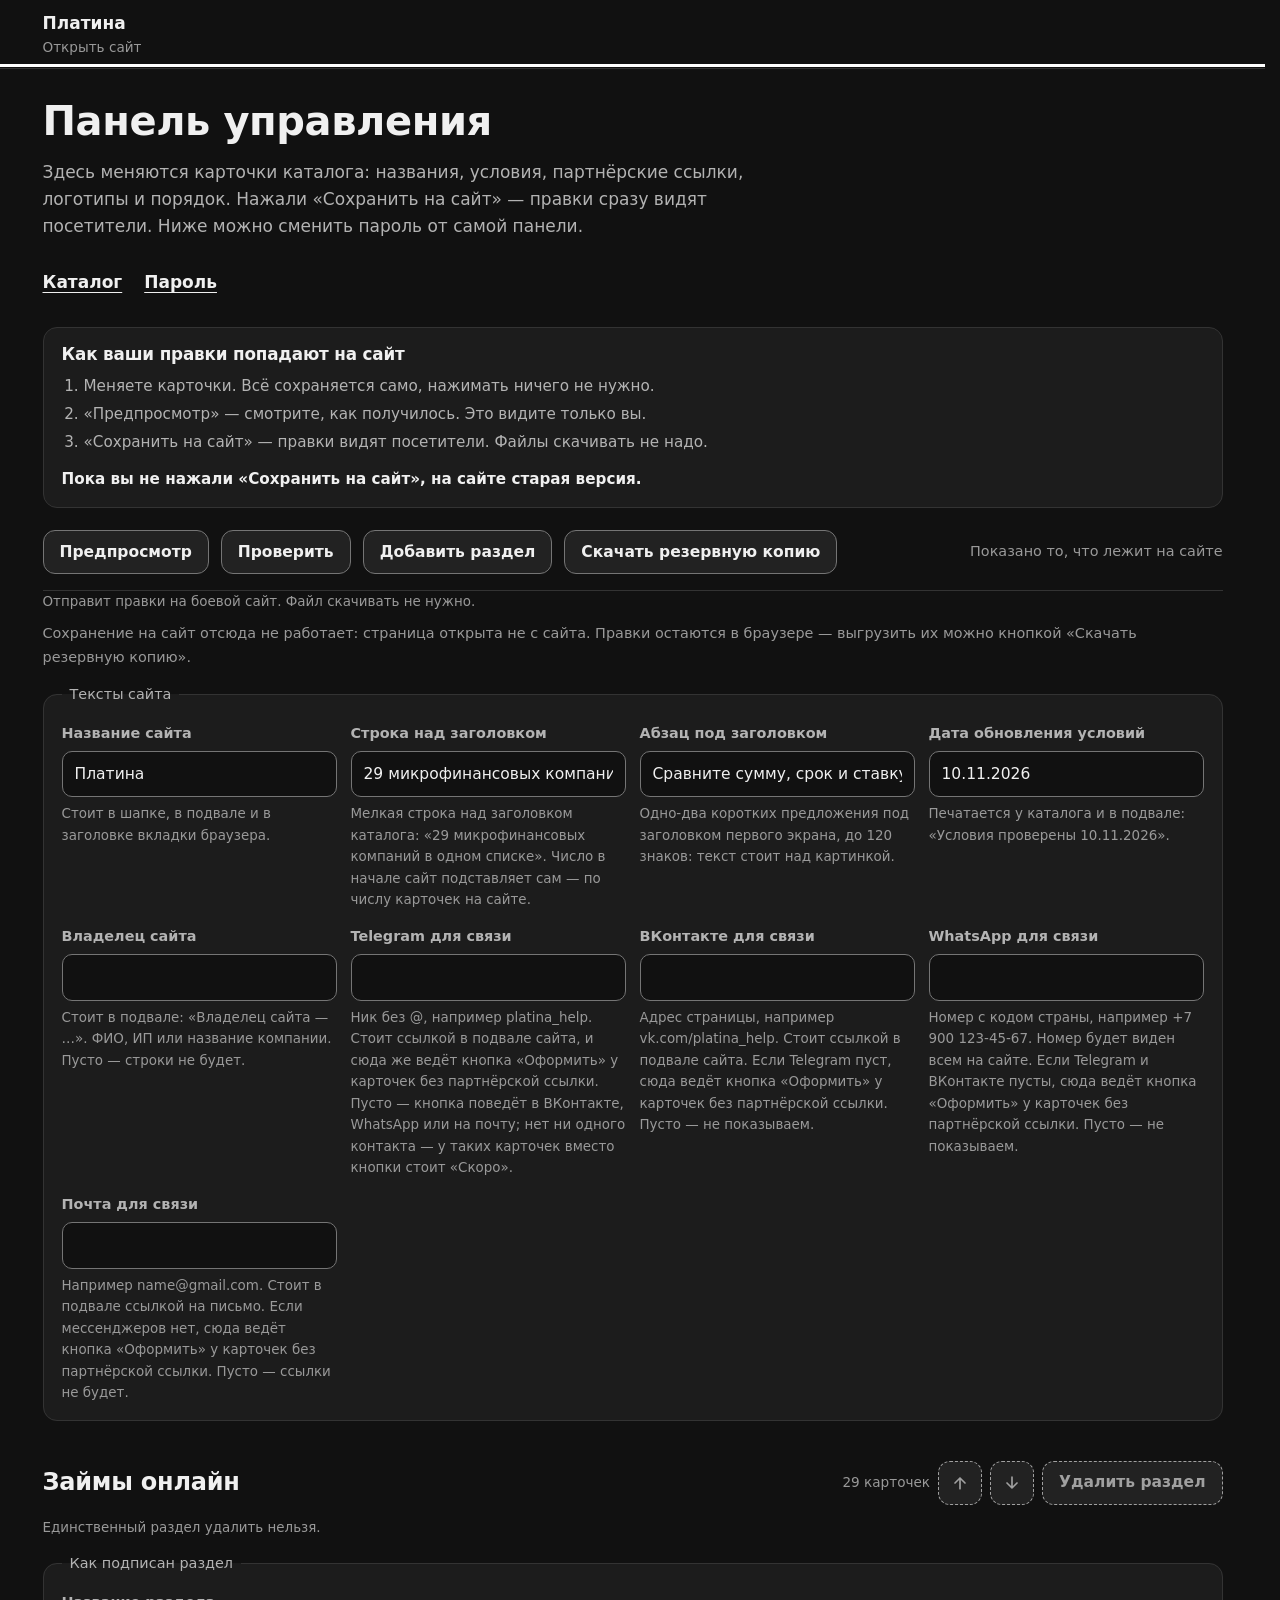
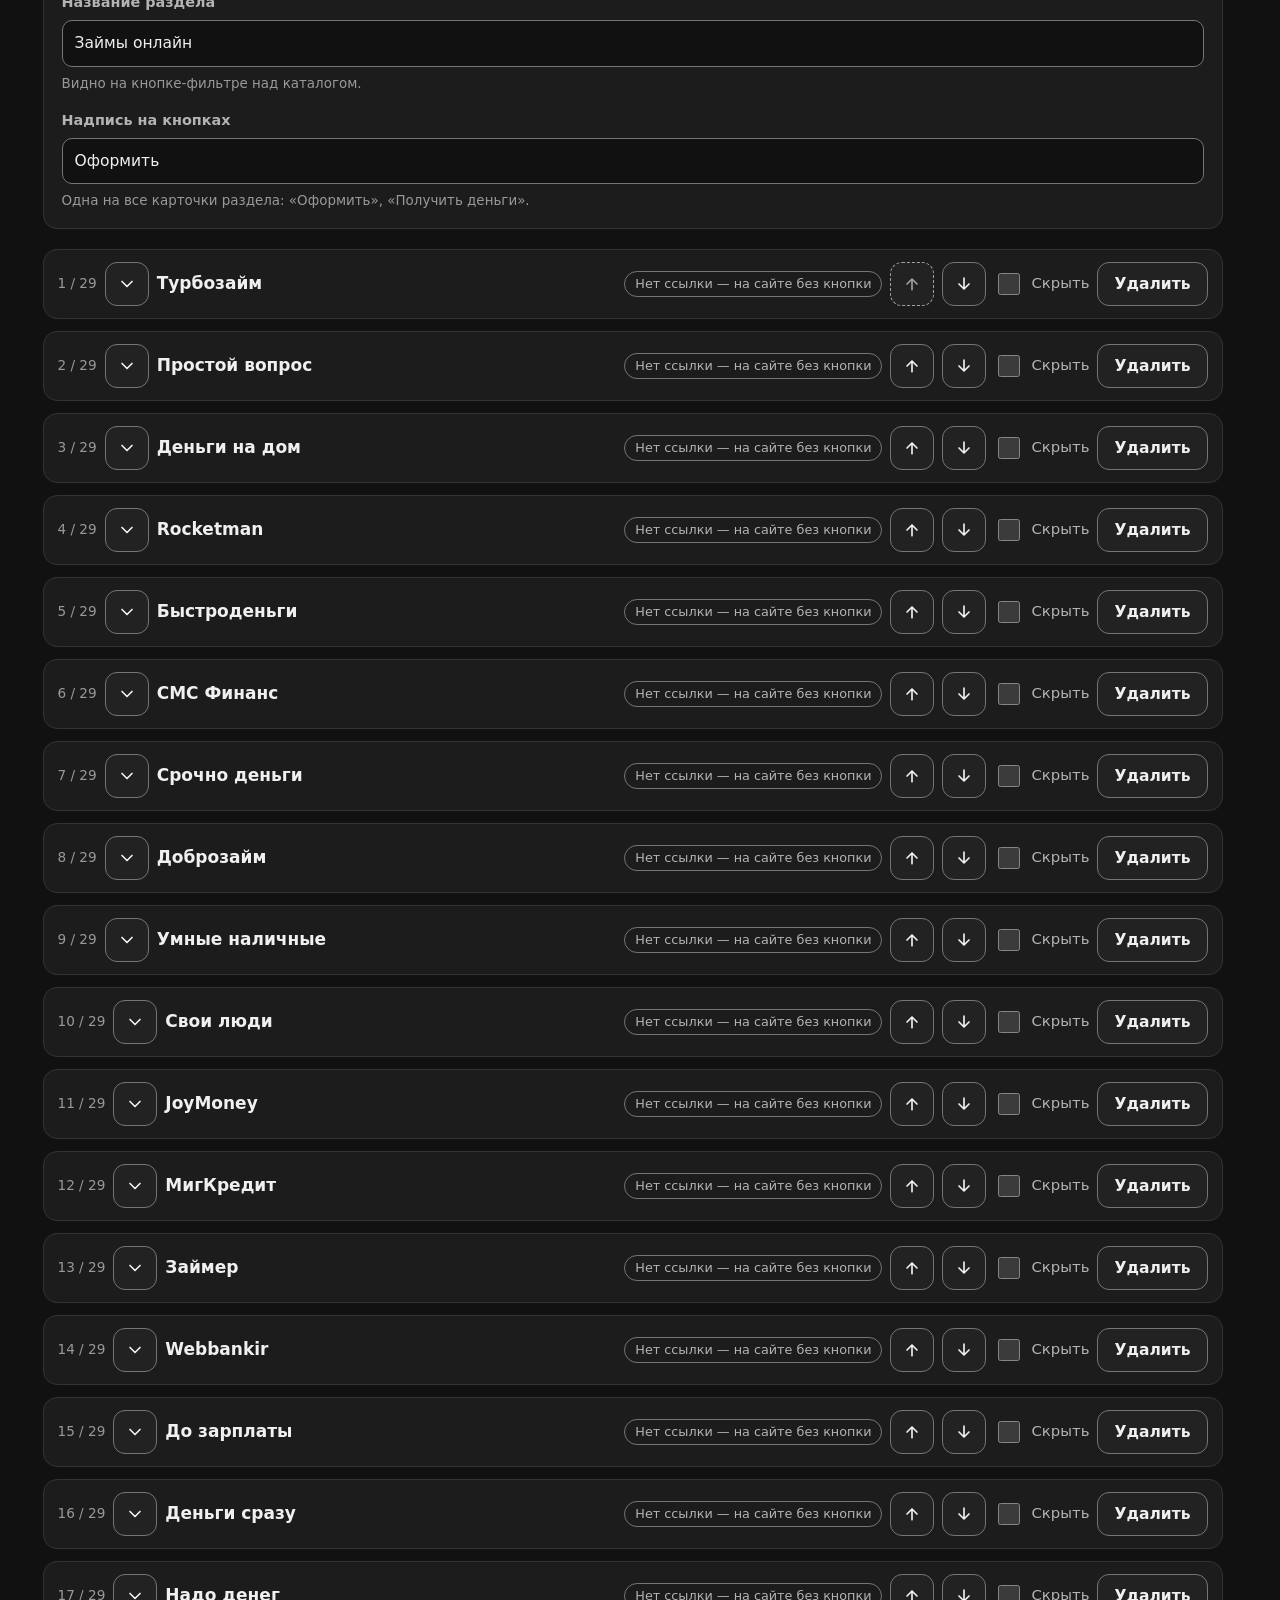
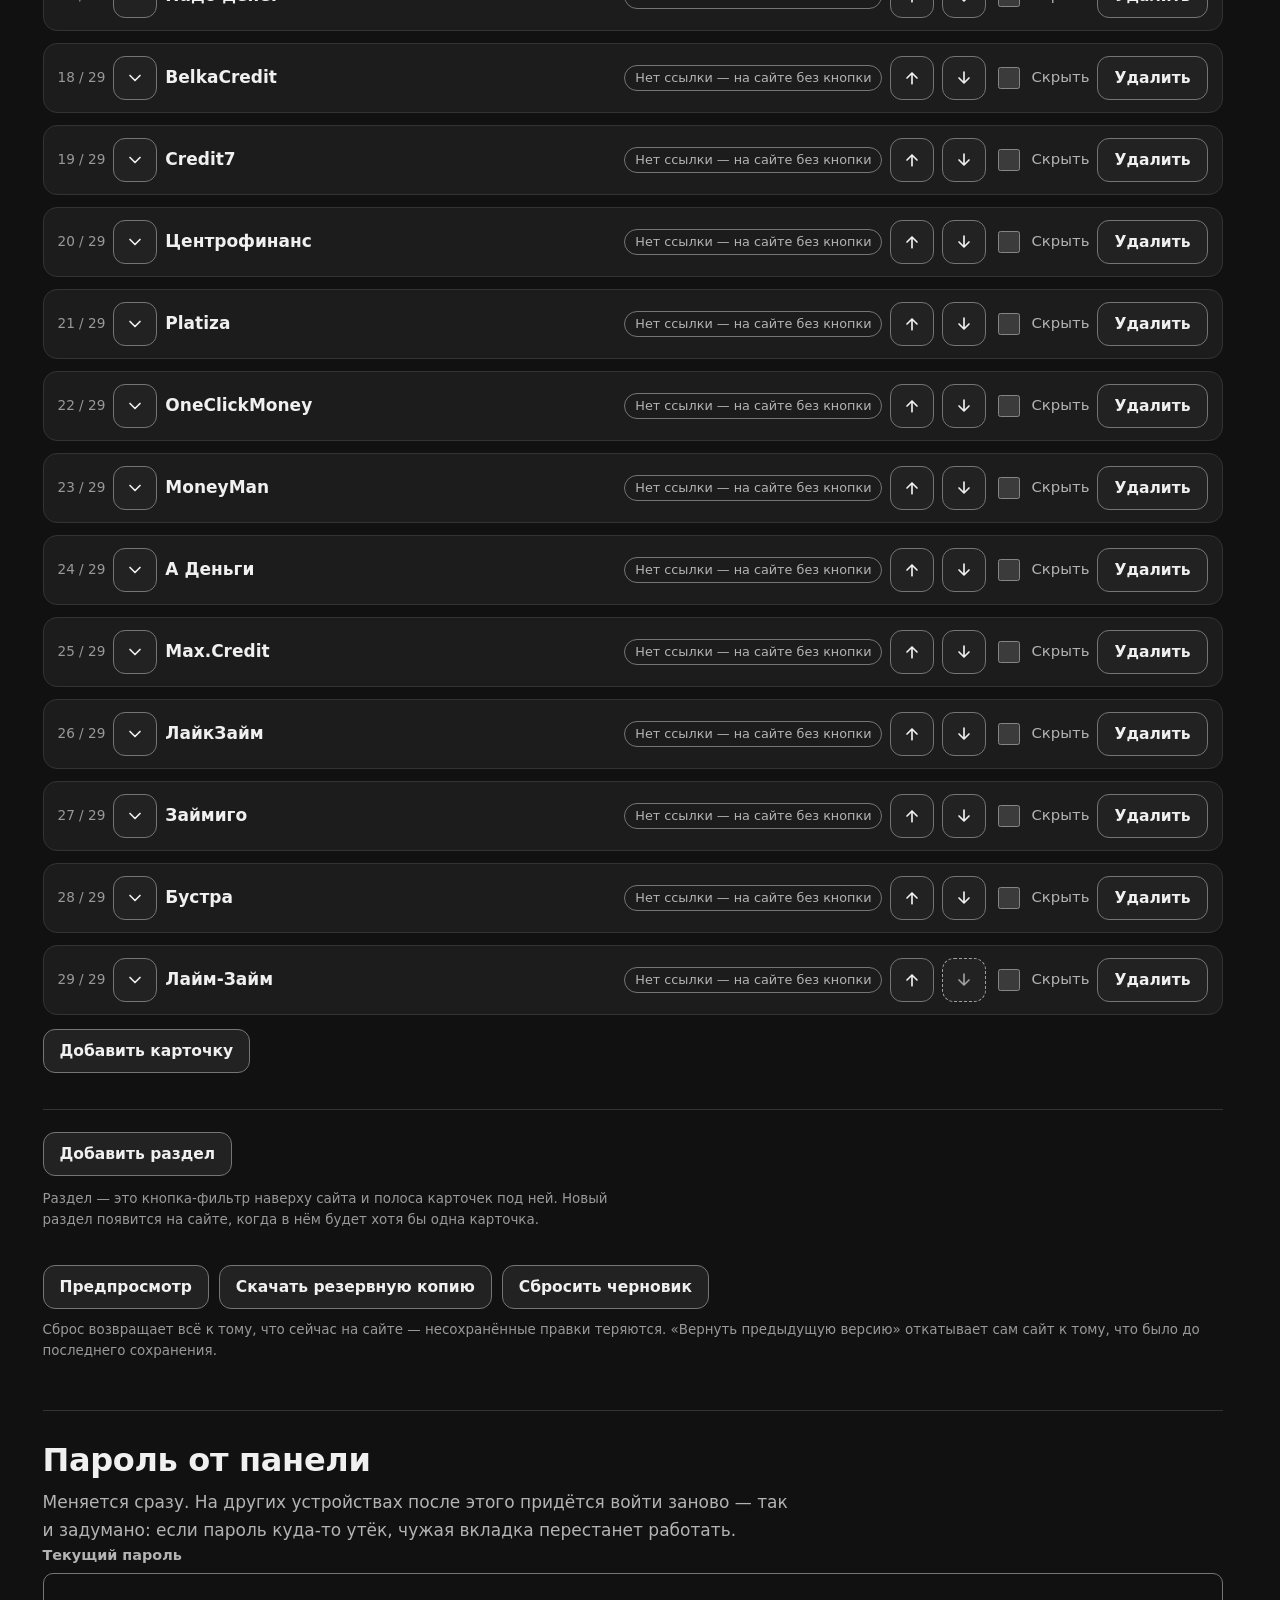
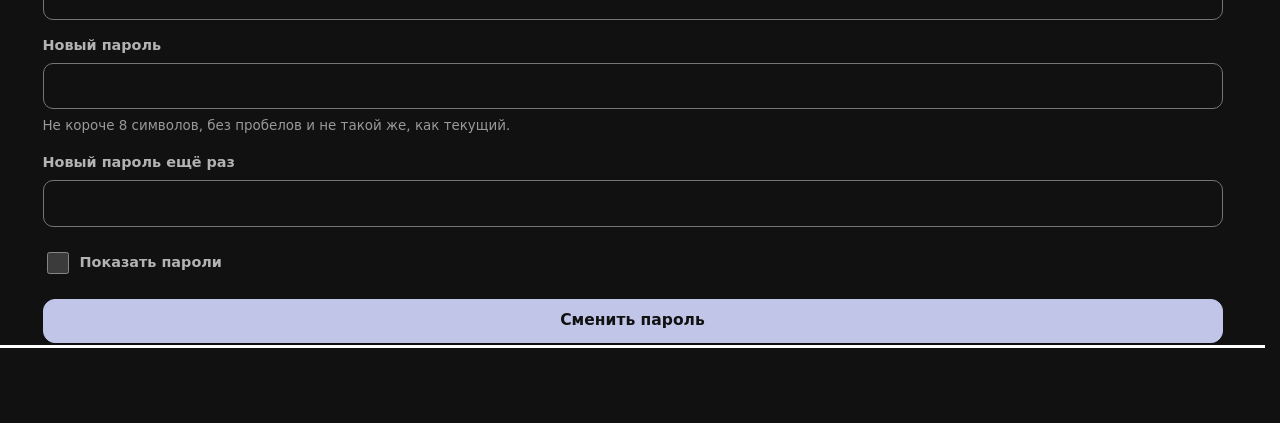
==== panel.html @ 29aab4a1 "preview 2026-11-12" ====
<!DOCTYPE html>
<html lang="ru">
<head>
<meta charset="utf-8">
<meta name="viewport" content="width=device-width, initial-scale=1">
<title>Вход — Панель управления — Платина</title>
<meta name="robots" content="noindex, nofollow">
<meta name="theme-color" content="#111111">
<link rel="icon" href="favicon.svg" type="image/svg+xml">
<link rel="stylesheet" href="panel.css?v=20261112">
</head>
<body>

<!-- Живые области: существуют с загрузки страницы, всегда пустые и никогда
     не перерисовываются. Роли не меняем — платформа кэширует их при разборе. -->
<p class="vh" role="status" id="a-status"></p>
<p class="vh" role="alert" id="a-alert"></p>

<!-- Экран входа. Пароль спрашивается при каждом открытии страницы: gate.js
     сразу гасит старую сессию и до успешного входа держит редактор скрытым.
     Гейт и редактор — два main: наружу всегда выставлен ровно один. -->
<main class="gate" id="gate" aria-labelledby="gate-title">
  <form class="gate__box" id="gate-form" novalidate>
    <h1 id="gate-title">Вход в панель «Платина»</h1>
    <p class="gate__intro" id="gate-intro">Здесь правится каталог: названия, условия, ссылки и порядок
       карточек. Пароль спрашивается при каждом входе.</p>
    <!-- Менеджеру паролей нужно поле логина рядом с паролем, иначе он не
         сохранит запись. Людям и скринридеру оно ни к чему. -->
    <input type="text" name="username" value="platina" autocomplete="username" readonly
           class="vh" tabindex="-1" aria-hidden="true">
    <label for="gate-pass">Пароль сайта</label>
    <div class="gate__row">
      <input type="password" id="gate-pass" name="sitekey" class="js-ring"
             autocomplete="current-password" autocapitalize="off" autocorrect="off"
             spellcheck="false" enterkeyhint="go"
             aria-describedby="gate-pass-err gate-pass-hint">
      <button class="abtn" type="button" id="gate-eye" aria-pressed="false">Показать пароль</button>
    </div>
    <p class="hint" id="gate-pass-hint">Общий пароль этого сайта, не ваш личный. Его даёт разработчик; сменить можно в самой панели.</p>
    <p class="field__error" id="gate-pass-err"></p>
    <button class="abtn abtn--main gate__submit" type="submit" id="gate-ok">Войти</button>
  </form>
</main>

<a class="skip-link" href="#main" hidden>Перейти к содержимому</a>

<header class="admin-header" hidden>
  <div class="wrap admin-header__inner">
    <a href="index.html">Платина<span>Открыть сайт</span></a>
  </div>
</header>

<main id="main" tabindex="-1" hidden>
  <div class="wrap">

    <div class="admin-head">
      <h1>Панель управления</h1>
      <p>Здесь меняются карточки каталога: названия, условия, партнёрские ссылки,
         логотипы и порядок. Нажали «Сохранить на сайт» — правки сразу видят посетители.
         Ниже можно сменить пароль от самой панели.</p>
    </div>

    <nav class="panel-nav" aria-label="Разделы панели">
      <a href="#catalog">Каталог</a>
      <a href="#pass">Пароль</a>
    </nav>

    <section class="panel-sec panel-sec--first" id="catalog" aria-labelledby="catalog-h" tabindex="-1">
      <h2 id="catalog-h" class="vh">Каталог</h2>

      <div class="howto">
        <h3 class="howto__title">Как ваши правки попадают на сайт</h3>
        <ol class="howto__steps">
          <li>Меняете карточки. Всё сохраняется само, нажимать ничего не нужно.</li>
          <li>«Предпросмотр» — смотрите, как получилось. Это видите только вы.</li>
          <li>«Сохранить на сайт» — правки видят посетители. Файлы скачивать не надо.</li>
        </ol>
        <p class="howto__note"><strong>Пока вы не нажали «Сохранить на сайт», на сайте старая версия.</strong></p>
      </div>

      <div class="admin-top">
        <button class="abtn abtn--main" type="button" id="publish" aria-describedby="publish-hint">Сохранить на сайт</button>
        <button class="abtn" type="button" id="preview">Предпросмотр</button>
        <button class="abtn" type="button" id="check">Проверить</button>
        <button class="abtn" type="button" id="add-group-top" aria-describedby="add-group-hint">Добавить раздел</button>
        <button class="abtn" type="button" id="download">Скачать резервную копию</button>
        <button class="abtn" type="button" id="zip" hidden>Скачать сайт целиком</button>
        <button class="abtn" type="button" id="logout" hidden>Выйти</button>
        <p class="admin-state" id="state">Черновик пуст</p>
      </div>
      <p class="hint" id="publish-hint">Отправит правки на боевой сайт. Файл скачивать не нужно.</p>

      <!-- Что сейчас на сайте. Живой областью намеренно НЕ делается: строка
           обновляется при каждой правке и заговорила бы сама с собой. -->
      <p class="admin-state" id="publish-state">Проверяю, работает ли сохранение на сайт…</p>

      <div class="summary-box" id="error-summary" tabindex="-1" hidden>
        <h3 id="error-summary-title">Проверка не пройдена</h3>
        <ul id="error-summary-list"></ul>
      </div>

      <a class="skip-inline" href="#add-group-btn">К кнопке «Добавить раздел»</a>
      <a class="skip-inline" href="#editor-actions">Пропустить список карточек</a>

      <form id="form" novalidate>
        <fieldset class="agroup__meta">
          <legend>Тексты сайта</legend>
          <div class="fields" id="site-fields"></div>
        </fieldset>

        <div id="groups"></div>
      </form>

      <div class="editor-actions" id="editor-actions" tabindex="-1">
        <button class="abtn abtn--main" type="button" id="publish-2" aria-describedby="publish-hint">Сохранить на сайт</button>
        <button class="abtn" type="button" id="preview-2">Предпросмотр</button>
        <button class="abtn" type="button" id="download-2">Скачать резервную копию</button>
        <button class="abtn abtn--danger" type="button" id="rollback" hidden>Вернуть предыдущую версию</button>
        <button class="abtn abtn--danger" type="button" id="reset">Сбросить черновик</button>
      </div>

      <p class="hint editor-note">
        Сброс возвращает всё к тому, что сейчас на сайте — несохранённые правки теряются.
        «Вернуть предыдущую версию» откатывает сам сайт к тому, что было до последнего сохранения.
      </p>
    </section>

    <!-- ═══════════════ ПАРОЛЬ ═══════════════ -->
    <section class="panel-sec" id="pass" aria-labelledby="pass-h" tabindex="-1">
      <h2 id="pass-h">Пароль от панели</h2>
      <p class="sec-sub">Меняется сразу. На других устройствах после этого придётся войти заново — так и задумано:
         если пароль куда-то утёк, чужая вкладка перестанет работать.</p>
      <p class="hint note" id="pass-note" hidden></p>

      <div id="pass-body">
        <div class="summary-box" id="pass-errs" tabindex="-1" hidden>
          <h3 id="pass-errs-h">Проверьте форму</h3>
          <ul id="pass-err-list"></ul>
        </div>

        <form id="pass-form" class="fields" novalidate>
          <!-- Менеджеру паролей нужно поле логина рядом с паролями, иначе он
               сохранит запись без учётки и в следующий раз подставит старый
               пароль. Именно type="text" в классе vh: поле со type="hidden"
               браузеры за логин не считают. -->
          <input type="text" id="p-user" name="username" value="platina" autocomplete="username" readonly
                 class="vh" tabindex="-1" aria-hidden="true">

          <div class="field wide">
            <label for="p-old">Текущий пароль</label>
            <input id="p-old" type="password" name="current-password" required
                   autocomplete="current-password" autocapitalize="none" autocorrect="off"
                   spellcheck="false" aria-describedby="p-old-err">
            <p class="field__error" id="p-old-err"></p>
          </div>

          <div class="field wide">
            <label for="p-new">Новый пароль</label>
            <input id="p-new" type="password" name="new-password" required minlength="8"
                   autocomplete="new-password" autocapitalize="none" autocorrect="off"
                   spellcheck="false" aria-describedby="p-new-err p-new-hint">
            <p class="field__error" id="p-new-err"></p>
            <p class="hint" id="p-new-hint">Не короче 8 символов, без пробелов и не такой же, как текущий.</p>
          </div>

          <div class="field wide">
            <label for="p-new2">Новый пароль ещё раз</label>
            <input id="p-new2" type="password" name="confirm-password" required minlength="8"
                   autocomplete="new-password" autocapitalize="none" autocorrect="off"
                   spellcheck="false" enterkeyhint="done" aria-describedby="p-new2-err">
            <p class="field__error" id="p-new2-err"></p>
          </div>

          <!-- Галочка, а не кнопка: она сама объявляет своё состояние, это
               один таб-стоп вместо трёх, и оба новых пароля видно сразу. -->
          <div class="field wide">
            <label class="check"><input type="checkbox" id="p-show"> Показать пароли</label>
          </div>

          <div class="field wide">
            <button type="submit" class="abtn abtn--main" id="pass-submit">Сменить пароль</button>
          </div>
        </form>

        <p class="status" id="pass-status"></p>
      </div>
    </section>

  </div>
</main>

<!-- Диалог — прямой ребёнок body: внутри перерисовываемого списка он бы
     выпал из верхнего слоя вместе с карточкой, и страница осталась бы
     заблокированной. -->
<dialog class="ask" id="ask" role="alertdialog" aria-labelledby="ask-title" aria-describedby="ask-text">
  <h2 id="ask-title">Удалить карточку?</h2>
  <p id="ask-text"></p>
  <div class="ask__actions">
    <button class="abtn" type="button" id="ask-no">Отмена</button>
    <button class="abtn abtn--danger" type="button" id="ask-yes">Удалить</button>
  </div>
</dialog>

<!-- Порядок важен: сначала вход, потом данные сайта, схема проекта, ядро,
     модуль публикации (берёт из ядра готовый файл) и смена пароля. -->
<script src="gate.js?v=20261112"></script>
<script src="data.php"></script>
<script>if(typeof OFFERS==="undefined"){document.write('<script src="data.js?v=20261112"><\/script>');}</script>
<script src="panel-schema.js?v=20261112"></script>
<script src="panel-core.js?v=20261112"></script>
<script src="publish.js?v=20261112"></script>
<script src="panel-pass.js?v=20261112"></script>
</body>
</html>
---- panel.css ----
/* ==========================================================================
   ОФОРМЛЕНИЕ ПАНЕЛИ — одинаковое во всех витринах.

   Файл самодостаточный: он НЕ наследует стили сайта. Иначе панель выглядела
   бы на каждой витрине по-своему, а человек, который ведёт несколько сайтов,
   каждый раз заново искал бы нужную кнопку.

   Контрасты просчитаны к тёмному фону по WCAG 2.2 AA.
   ========================================================================== */

:root {
  --bg-base:      #111111;
  --bg-surface:   #1c1c1c;
  --bg-surface-2: #222222;

  --text-primary:   #f0f0f0;   /* 16.6:1 на #111 */
  --text-secondary: #b3b3b3;   /*  9.0:1 */
  --text-muted:     #999999;   /*  6.6:1 */
  --text-inactive:  #a0a0a0;   /*  7.2:1 — состояние «занято», не opacity */

  --accent:         #C1C5E8;   /* лаванда «Платины», 11:1 на #111 */
  --accent-hover:   #6FF0AD;
  --accent-ink:     #111111;   /* тёмная подпись на зелёном, 11,9:1 */

  --border-line:    #333333;   /* только декоративные разделители */
  --border-ui:      #757575;   /* граница элементов управления, 3.7:1 */
  --border-strong:  #b3b3b3;

  --danger-text:    #ff8a8a;
  --danger-border:  #ff6b6b;
  --warning-text:   #ffc46b;
  --warning-bg:     #2a2214;   /* янтарная подложка предупреждения */
  --success-text:   #4ade80;
  --focus-ring:     #ffffff;

  --radius: 14px;
  color-scheme: dark;
  scrollbar-gutter: stable;
}

*, *::before, *::after { box-sizing: border-box; }

body {
  margin: 0; padding-bottom: 80px;
  background: var(--bg-base);
  color: var(--text-primary);
  font-family: "Inter", system-ui, -apple-system, "Segoe UI", Roboto, Arial, sans-serif;
  font-size: 17px; line-height: 1.6;
  -webkit-font-smoothing: antialiased;
}
h1, h2, h3, h4 { line-height: 1.2; margin: 0; letter-spacing: -.01em; }
p { margin: 0; }
a { color: var(--accent); }
img, svg { max-width: 100%; }

.wrap { width: min(100% - 40px, 1180px); margin-inline: auto; }

.vh {
  position: absolute; width: 1px; height: 1px;
  margin: -1px; padding: 0; border: 0;
  overflow: hidden; clip-path: inset(50%); white-space: nowrap;
}

:focus-visible { outline: 3px solid var(--focus-ring); outline-offset: 2px; }
/* Программный фокус (после удаления, по ссылке из сводки) должен быть виден
   и тогда, когда до этого работали мышью: :focus-visible не сработает. */
.js-ring:focus, #error-summary:focus, #pass-errs:focus { outline: 3px solid var(--focus-ring); outline-offset: 3px; }

.skip-link {
  position: absolute; left: 16px; top: 8px; z-index: 50;
  padding: 10px 18px; border-radius: 10px;
  background: #fff; color: #111; font-weight: 600; text-decoration: none;
  transform: translateY(-200%);
}
.skip-link:focus { transform: translateY(0); }

/* ------------------------------------------------------------ шапка --- */

.admin-header {
  border-bottom: 1px solid var(--border-line);
  background: var(--bg-base);
}
.admin-header__inner { display: flex; align-items: center; gap: 16px; min-height: 68px; }
.admin-header a { color: var(--text-primary); text-decoration: none; font-weight: 700; }
.admin-header span { color: var(--text-muted); font-size: .85rem; font-weight: 400; display: block; }

.admin-head { padding: 28px 0 6px; }
.admin-head h1 { font-size: clamp(28px, 4vw, 40px); }
.admin-head p { margin-top: 14px; max-width: 70ch; color: var(--text-secondary); }

/* Ссылки по разделам панели: каталог длинный, а заявки и пароль — под ним. */
.panel-nav { display: flex; flex-wrap: wrap; gap: 4px 22px; margin: 14px 0 6px; }
.panel-nav a {
  display: inline-flex; align-items: center; min-height: 44px;
  color: var(--text-primary); font-weight: 600;
  text-decoration: underline; text-underline-offset: 4px;
}

/* Панель кнопок липкой намеренно не делаем: она накрывала бы поле,
   на котором стоит фокус (2.4.11). Кнопки продублированы внизу списка. */
.admin-top {
  display: flex; flex-wrap: wrap; gap: 12px; align-items: center;
  padding: 16px 0; border-bottom: 1px solid var(--border-line);
}
.admin-state { color: var(--text-muted); font-size: .9rem; margin-left: auto; }
.admin-state[data-dirty="true"] { color: var(--warning-text); }

.howto {
  margin: 22px 0 6px; padding: 16px 18px;
  border: 1px solid var(--border-line); border-radius: var(--radius);
  background: var(--bg-surface);
}
.howto__title { font-size: 1.05rem; }
.howto__steps { margin: 10px 0 0; padding-left: 22px; color: var(--text-secondary); font-size: .95rem; }
.howto__steps li + li { margin-top: 4px; }
.howto__note { margin-top: 12px; color: var(--text-secondary); font-size: .95rem; }
.howto__note strong { color: var(--text-primary); }

/* ----------------------------------------------------------- кнопки --- */

.abtn {
  display: inline-flex; align-items: center; justify-content: center; gap: 8px;
  min-height: 44px; padding: 0 16px;
  border: 1px solid var(--border-ui); border-radius: 12px;
  background: var(--bg-surface-2); color: var(--text-primary);
  font: inherit; font-size: .97rem; font-weight: 600; cursor: pointer;
  text-decoration: none;
}
.abtn:hover { border-color: var(--border-strong); }
.abtn--main { background: var(--accent); border-color: var(--accent); color: var(--accent-ink); }
.abtn--main:hover { background: var(--accent-hover); }
.abtn--icon { min-width: 44px; padding: 0 10px; }
.abtn--danger:hover { border-color: var(--danger-border); color: var(--danger-text); }
/* Крайние кнопки порядка не выключаем через disabled: у выключенной кнопки
   пропадает фокус, и человек оказывается в начале страницы. */
.abtn[aria-disabled="true"] { color: var(--text-inactive); border-color: var(--text-inactive); cursor: default; }
/* Разница цветов включённой и выключенной кнопки — всего 2,3:1, на одном
   цвете состояние не удержать. Пунктир — та же примета, что у скрытой
   карточки, и он виден в любой теме. */
.abtn[aria-disabled="true"]:not(.abtn--main) { border-style: dashed; }
.abtn--main[aria-disabled="true"] { color: var(--accent-ink); border-color: var(--accent); cursor: progress; }
.abtn svg { flex: none; }
/* Кнопка-переключатель «Показать пароль»: нажатое состояние видно рамкой. */
.abtn[aria-pressed="true"] { border-color: var(--text-primary); border-width: 2px; }

/* ------------------------------------------------------------ поля ---- */

.fields { display: grid; grid-template-columns: repeat(auto-fit, minmax(min(240px, 100%), 1fr)); gap: 14px; }
.fields .wide { grid-column: 1 / -1; }
.field { display: flex; flex-direction: column; gap: 6px; min-width: 0; }
.field > label { color: var(--text-secondary); font-size: .9rem; font-weight: 600; }
/* Ряд кнопок внутри сетки полей. */
.field.row-inline { flex-direction: row; flex-wrap: wrap; align-items: center; gap: 10px; }

input[type="text"], input[type="url"], input[type="password"], textarea, select {
  min-height: 44px; padding: 10px 12px;
  /* заливка почти сливается с фоном — контраст держит граница */
  border: 1px solid var(--border-ui); border-radius: 10px;
  background: var(--bg-base); color: var(--text-primary);
  font: inherit; font-size: .97rem;
}
textarea { min-height: 92px; resize: vertical; line-height: 1.55; }
/* Заготовка в поле не должна быть бледнее подсказки: 6,6:1. */
::placeholder { color: var(--text-muted); opacity: 1; }
input:hover, textarea:hover, select:hover { border-color: var(--border-strong); }
code { font-family: ui-monospace, "SF Mono", Menlo, Consolas, monospace; font-size: .95em; color: var(--text-primary); }
input[aria-invalid="true"], textarea[aria-invalid="true"] { border-color: var(--danger-border); border-width: 2px; }

.hint { color: var(--text-muted); font-size: .84rem; }
.field__error { color: var(--danger-text); font-size: .86rem; font-weight: 600; }
.field__error:empty { display: none; }

.check { display: inline-flex; align-items: center; gap: 8px; min-height: 44px; color: var(--text-secondary); font-size: .93rem; }
.check input { width: 22px; height: 22px; accent-color: var(--accent); }

/* --------------------------------------------------------- карточки --- */

.agroup { margin-top: 40px; }
/* Заголовок раздела и кнопки к нему — одной строкой, на узком экране
   переносятся; название всегда первое, кнопки уходят под него. */
/* 12px, а не 6: кольцо программного фокуса уходит на 6px за кнопку и
   легло бы прямо на строку пояснения под ней. */
.agroup__bar { display: flex; flex-wrap: wrap; align-items: center; gap: 8px; margin-bottom: 12px; }
.agroup__bar > h2 { font-size: 1.5rem; margin: 0; flex: 1 1 220px; min-width: 0; }
/* Причину, по которой раздел не удаляется, цепляем за сам абзац, а не за
   соседство: соседом полосы бывает и «В разделе пока нет карточек». */
.agroup [data-role="delnote"] { margin-bottom: 12px; max-width: 70ch; }

/* Кнопка нового раздела стоит после всех разделов и отделена чертой,
   чтобы не путалась с «Добавить карточку» внутри последнего. */
.add-group { margin-top: 36px; padding-top: 22px; border-top: 1px solid var(--border-line); }
/* 12px: на эту кнопку встаёт фокус после удаления раздела. */
.add-group .hint { margin-top: 12px; max-width: 70ch; }
.agroup__meta {
  border: 1px solid var(--border-line); border-radius: var(--radius);
  background: var(--bg-surface); padding: 16px 18px; margin: 14px 0 20px;
}
.agroup__meta legend { padding: 0 8px; color: var(--text-secondary); font-size: .9rem; }

.editor-list { list-style: none; margin: 0; padding: 0; display: flex; flex-direction: column; gap: 12px; }
.card { border: 1px solid var(--border-line); border-radius: var(--radius); background: var(--bg-surface); }
/* Скрытую карточку отличают и слова («Скрыта с сайта»), и рамка — не только цвет. */
.card[data-hidden="true"] { border-style: dashed; }
.card__row { display: flex; flex-wrap: wrap; align-items: center; gap: 8px; padding: 12px 14px; }
.card__pos, .agroup__count { color: var(--text-muted); font-size: .85rem; font-variant-numeric: tabular-nums; flex: none; }
.card__name { font-weight: 700; min-width: 0; flex: 1 1 220px; }
.card__flag {
  flex: 0 1 auto; min-width: 0; padding: 2px 10px; border-radius: 999px;
  border: 1px solid var(--border-ui); color: var(--text-secondary); font-size: .8rem;
}
.card__panel { padding: 4px 14px 18px; border-top: 1px solid var(--border-line); }
.card__panel[hidden] { display: none; }

.logo-modes { border: 0; margin: 0; padding: 0; }
.logo-modes legend { color: var(--text-secondary); font-size: .9rem; font-weight: 600; padding: 0; }
.radios { display: flex; flex-wrap: wrap; gap: 6px 20px; margin: 8px 0 12px; }
.radios label { display: inline-flex; align-items: center; gap: 8px; min-height: 44px; }
.radios input { width: 22px; height: 22px; accent-color: var(--accent); }

.logo-preview {
  width: 52px; height: 52px; border-radius: 12px; flex: none;
  background: #fff; box-shadow: inset 0 0 0 1px rgba(0,0,0,.1);
  display: grid; place-items: center; padding: 7px; overflow: hidden;
}
.logo-preview img { width: 100%; height: 100%; object-fit: contain; }
.tile-preview {
  width: 52px; height: 52px; border-radius: 12px; flex: none;
  display: grid; place-items: center; font-weight: 800; font-size: 1.15rem;
  background: var(--tone, #222); color: var(--tone-ink, #fff);
}
.row-inline { display: flex; flex-wrap: wrap; align-items: center; gap: 12px; }
.color-pair { display: flex; align-items: center; gap: 8px; }
.color-pair input[type="color"] {
  width: 52px; height: 44px; padding: 2px; border-radius: 10px;
  border: 1px solid var(--border-ui); background: var(--bg-base);
}
.color-pair input[type="text"] { width: 11ch; padding-inline: 10px; font-variant-numeric: tabular-nums; }
.contrast { font-size: .86rem; }
.contrast[data-state="fail"] { color: var(--danger-text); font-weight: 600; }
.contrast[data-state="warn"] { color: var(--warning-text); }
.contrast[data-state="pass"] { color: var(--success-text); }
/* Строка про маркировку под ссылкой — тот же приём, что и у контраста:
   цвет плюс состояние в разметке. */
[data-role="erid"][data-state="warn"] { color: var(--warning-text); }
[data-role="erid"][data-state="pass"] { color: var(--success-text); }

/* ----------------------------------------------------------- сводка --- */

.summary-box {
  margin: 18px 0 0; padding: 16px 18px;
  border: 2px solid var(--danger-border); border-radius: var(--radius);
  background: var(--bg-surface);
}
.summary-box h2, .summary-box h3 { font-size: 1.15rem; color: var(--danger-text); }
.summary-box ul { margin: 10px 0 0; padding-left: 20px; }
.summary-box li + li { margin-top: 6px; }

.editor-actions { display: flex; flex-wrap: wrap; gap: 10px; margin: 34px 0 10px; }
.editor-note { margin-bottom: 8px; }

/* Ссылка-обход длинного списка: в потоке, видна только под фокусом.
   Реагирует на :focus, а не :focus-visible — иначе невидимо съедает Tab. */
.skip-inline {
  position: absolute; width: 1px; height: 1px; margin: -1px; padding: 0; border: 0;
  overflow: hidden; clip-path: inset(50%); white-space: nowrap;
}
.skip-inline:focus {
  position: static; width: auto; height: auto; clip-path: none;
  display: inline-block; margin: 0 0 20px; padding: 12px 20px;
  background: #fff; color: #111; font-weight: 600; border-radius: 10px;
}

/* ---------------------------------------------------------- диалоги --- */

dialog.ask {
  max-width: 460px; width: calc(100% - 32px); padding: 22px;
  /* тёмный диалог на тёмном фоне различим только по границе */
  border: 1px solid var(--border-ui); border-radius: var(--radius);
  background: var(--bg-surface); color: var(--text-primary);
}
dialog.ask::backdrop { background: rgba(0,0,0,.72); }
dialog.ask h2 { font-size: 1.2rem; }
dialog.ask p { margin-top: 10px; color: var(--text-secondary); }
.ask__actions { display: flex; flex-wrap: wrap; gap: 10px; margin-top: 20px; }
.pass-row { display: flex; gap: 8px; align-items: flex-start; }
.pass-row input { flex: 1 1 auto; min-width: 0; }

.spinner {
  width: 14px; height: 14px; flex: none;
  border: 2px solid currentColor; border-right-color: transparent;
  border-radius: 50%; animation: spin .8s linear infinite;
}
@keyframes spin { to { transform: rotate(360deg); } }
/* Замороженная на середине вертушка хуже отсутствующей. */
@media (prefers-reduced-motion: reduce) { .spinner { display: none; } }

#publish-state { margin: 10px 0 0; }
#publish-state[data-dirty="true"] { color: var(--warning-text); font-weight: 600; }
#publish-state[data-dirty="false"] { color: var(--success-text); }

/* В диалоге фокус ставится из кода. После открытия мышью :focus-visible
   не срабатывает, и в окне с двумя кнопками не видно, где ты. */
dialog.ask .abtn:focus { outline: 3px solid var(--focus-ring); outline-offset: 2px; }

/* ----------------------------------------------------- разделы панели -- */

.panel-sec { margin-top: 48px; padding-top: 30px; border-top: 1px solid var(--border-line); }
.panel-sec--first { margin-top: 0; padding-top: 0; border-top: 0; }
.sec-bar { display: flex; flex-wrap: wrap; align-items: center; gap: 10px 16px; }
.sec-bar h2, .panel-sec > h2 { font-size: clamp(24px, 3vw, 32px); }
.sec-bar__acts { display: flex; flex-wrap: wrap; gap: 8px; margin-left: auto; }
.sec-sub { margin-top: 10px; max-width: 70ch; color: var(--text-secondary); }
.note { margin-top: 12px; max-width: 70ch; font-size: .95rem; color: var(--text-secondary); }

/* Строки состояния разделов: смысл несут слова, цвет только помогает. */
.status { margin-top: 12px; font-size: .95rem; max-width: 70ch; }
.status:empty { display: none; }
.status[data-tone="ok"] { color: var(--success-text); }
.status[data-tone="bad"] { color: var(--danger-text); font-weight: 600; }
.status[data-tone="info"] { color: var(--text-secondary); }
.empty { margin-top: 16px; color: var(--text-secondary); }

/* ----------------------------------------------------- таблица заявок -- */

/* Обёртка таблицы — таб-стоп: иначе широкую таблицу нельзя доскроллить
   с клавиатуры. Кольцо фокуса — снаружи, чтобы прокрутка его не резала. */
.table-wrap {
  margin-top: 18px; overflow-x: auto; scroll-padding-inline: 12px;
  border: 1px solid var(--border-line); border-radius: var(--radius);
  background: var(--bg-surface);
}
.table-wrap:focus-visible { outline: 3px solid var(--focus-ring); outline-offset: 2px; }
.tbl { width: 100%; min-width: 560px; border-collapse: collapse; font-size: .95rem; }
.tbl caption { text-align: left; padding: 12px 14px; color: var(--text-secondary); font-size: .9rem; }
.tbl th, .tbl td { padding: 10px 14px; text-align: left; vertical-align: top; border-top: 1px solid var(--border-line); }
.tbl thead th { color: var(--text-secondary); font-size: .85rem; font-weight: 600; }
.tbl tbody th { font-weight: 700; }
.tbl td a { color: var(--text-primary); overflow-wrap: anywhere; }
.tbl .cell-when { white-space: nowrap; color: var(--text-secondary); font-variant-numeric: tabular-nums; }
.tbl .cell-dash { color: var(--text-muted); }
/* Новая заявка помечена словом, а не подсветкой строки: на тёмном фоне
   заливку почти не видно, а в режиме высокой контрастности её нет вовсе. */
.lead-new {
  display: inline-block; margin-left: 8px; padding: 1px 8px;
  border: 1px solid transparent; border-radius: 999px;
  background: var(--accent); color: var(--accent-ink);
  font-size: .72rem; font-weight: 700; letter-spacing: .06em; text-transform: uppercase;
  vertical-align: 2px;
}

/* ------------------------------------------------------------- телеграм */

.tg-box {
  margin-top: 20px; padding: 18px 20px 20px;
  border: 1px solid var(--border-line); border-radius: var(--radius);
  background: var(--bg-surface);
}
.tg-box h3 { font-size: 1.15rem; }
.tg-box .sec-sub { margin-top: 6px; }
.tg-steps { margin: 14px 0 0; padding-left: 22px; color: var(--text-secondary); font-size: .95rem; line-height: 1.6; }
.tg-steps li + li { margin-top: 4px; }
.tg-steps b { color: var(--text-primary); font-weight: 600; }
.tg-note { margin: 12px 0 16px; max-width: 70ch; color: var(--text-secondary); font-size: .9rem; }
.tg-box .fields { margin-top: 4px; }

/* Предупреждение о чужих попытках. Янтарное — «обратите внимание, ничего
   не сломано»; красный в этой палитре занят ошибками. Смысл несёт не только
   цвет: заголовок, знак и толстая грань слева. */
.tg-warn {
  margin: 14px 0 18px; padding: 14px 16px 16px;
  border: 1px solid var(--warning-text); border-left-width: 6px;
  border-radius: var(--radius); background: var(--warning-bg);
}
.tg-warn h4 { font-size: 1rem; color: var(--warning-text); }
.tg-warn h4::before {
  content: "!" / ""; display: inline-grid; place-items: center;
  width: 18px; height: 18px; margin-right: 8px;
  border: 1.5px solid currentColor; border-radius: 50%;
  font-size: .75rem; font-weight: 700; vertical-align: -2px;
}
.tg-warn p { margin: 8px 0 10px; color: var(--text-primary); font-size: .93rem; }
.tg-warn ul { list-style: none; margin: 0 0 12px; padding: 0; }
.tg-warn li {
  display: flex; flex-wrap: wrap; align-items: baseline; gap: 10px;
  padding: 6px 0; border-bottom: 1px solid var(--border-ui);
}
.tg-warn li:last-child { border-bottom: 0; }

/* Блок ссылки-приглашения. */
.pair {
  margin-top: 14px; padding: 16px 18px 18px;
  border: 1px solid var(--border-ui); border-radius: var(--radius);
  background: var(--bg-surface-2);
}
.pair h4 { font-size: 1rem; }
#tg-pair-warn { margin: 8px 0 14px; max-width: 70ch; color: var(--text-secondary); font-size: .93rem; }
.pair-go { margin: 0 0 16px; }
.pair .field { margin-bottom: 12px; }
/* Код диктуют по одному знаку: моноширинный, с разрядкой. Поле только для
   чтения, но приглушать его нельзя — серый читался бы как «выключено». */
input.pair-code {
  font-family: ui-monospace, "SF Mono", Menlo, Consolas, monospace;
  font-size: 1.1rem; letter-spacing: .12em;
}

.tg-state { margin-top: 16px; font-size: .95rem; line-height: 1.6; }
.tg-state h4 {
  margin-bottom: 4px; font-size: .8rem; font-weight: 600;
  letter-spacing: .08em; text-transform: uppercase; color: var(--text-secondary);
}
.tg-state[data-state="on"] > p { color: var(--success-text); font-weight: 600; }
.tg-state[data-state="unknown"] > p { color: var(--warning-text); }

/* Получатели: строка с именем, временем и кнопкой отзыва. */
.recips { list-style: none; margin: 8px 0 0; padding: 0; }
.recips__row {
  display: flex; flex-wrap: wrap; align-items: center; gap: 10px;
  padding: 8px 0; border-bottom: 1px solid var(--border-line);
}
.recips__row:last-child { border-bottom: 0; }
.recips__name { font-weight: 600; }
.recips__when { font-size: .85rem; color: var(--text-secondary); }
.recips__rm { margin-left: auto; }

@media (max-width: 700px) {
  .sec-bar__acts { margin-left: 0; }
}

@media (prefers-contrast: more) {
  .card, .agroup__meta, .howto, .summary-box, .tg-box, .table-wrap { border-color: var(--border-ui); }
  .hint, .card__pos, .agroup__count { color: var(--text-secondary); }
  .add-group, .panel-sec { border-top-color: var(--border-ui); }
}
@media (forced-colors: active) {
  .abtn { border: 1px solid ButtonText; }
  /* aria-disabled браузеры в GrayText не переводят — делаем это сами. */
  .abtn[aria-disabled="true"] { color: GrayText; border-color: GrayText; }
  .tile-preview, .logo-preview { forced-color-adjust: none; }
  .lead-new { border-color: CanvasText; }
  .tg-warn { border: 1px solid CanvasText; border-left-width: 4px; }
  :focus-visible { outline: 3px solid Highlight; }
}

/* Тот же предохранитель, что и на сайте: длинное значение в поле или в
   предпросмотре переносится, а не вылезает за край панели. */
body { overflow-wrap: break-word; }

/* ----------------------------------------------------- экран входа ---- */
/* [hidden] на шапке и main перекрыл бы любой display из правил выше —
   подстраховка, чтобы редактор не мигнул до входа. */
[hidden] { display: none !important; }

.gate { min-height: 100dvh; display: grid; place-items: center; padding: 24px 20px; }
.gate__box {
  width: 100%; max-width: 440px;
  padding: 26px 24px;
  border: 1px solid var(--border-line); border-radius: var(--radius);
  background: var(--bg-surface);
}
.gate__box h1 { font-size: 1.4rem; margin-bottom: 8px; }
.gate__intro { margin-bottom: 18px; color: var(--text-secondary); font-size: .95rem; }
.gate__box label { display: block; font-weight: 600; color: var(--text-secondary); font-size: .9rem; margin-bottom: 6px; }
.gate__row { display: flex; flex-wrap: wrap; gap: 8px; align-items: stretch; }
.gate__row input { flex: 1 1 180px; min-width: 0; }
.gate__box .hint { margin-top: 8px; }
.gate__box .field__error { margin-top: 8px; }
.gate__submit { width: 100%; margin-top: 18px; }
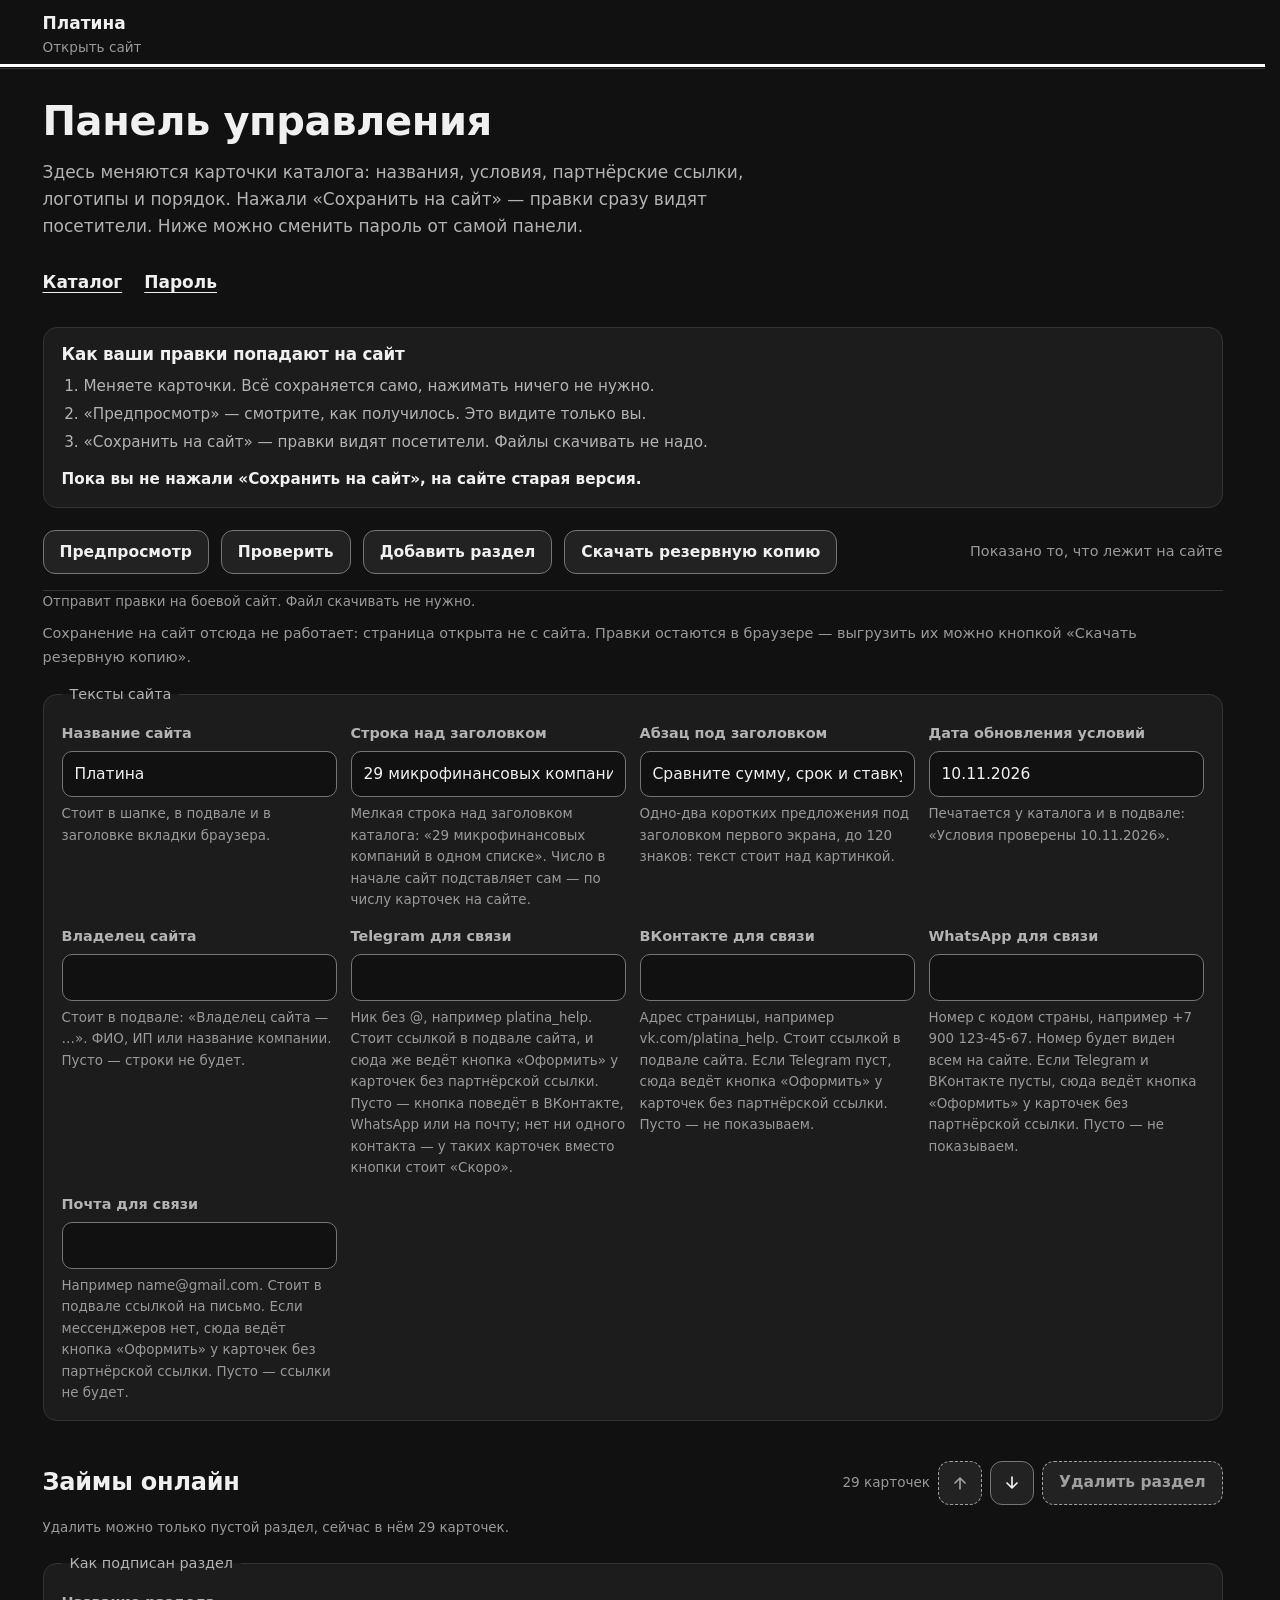
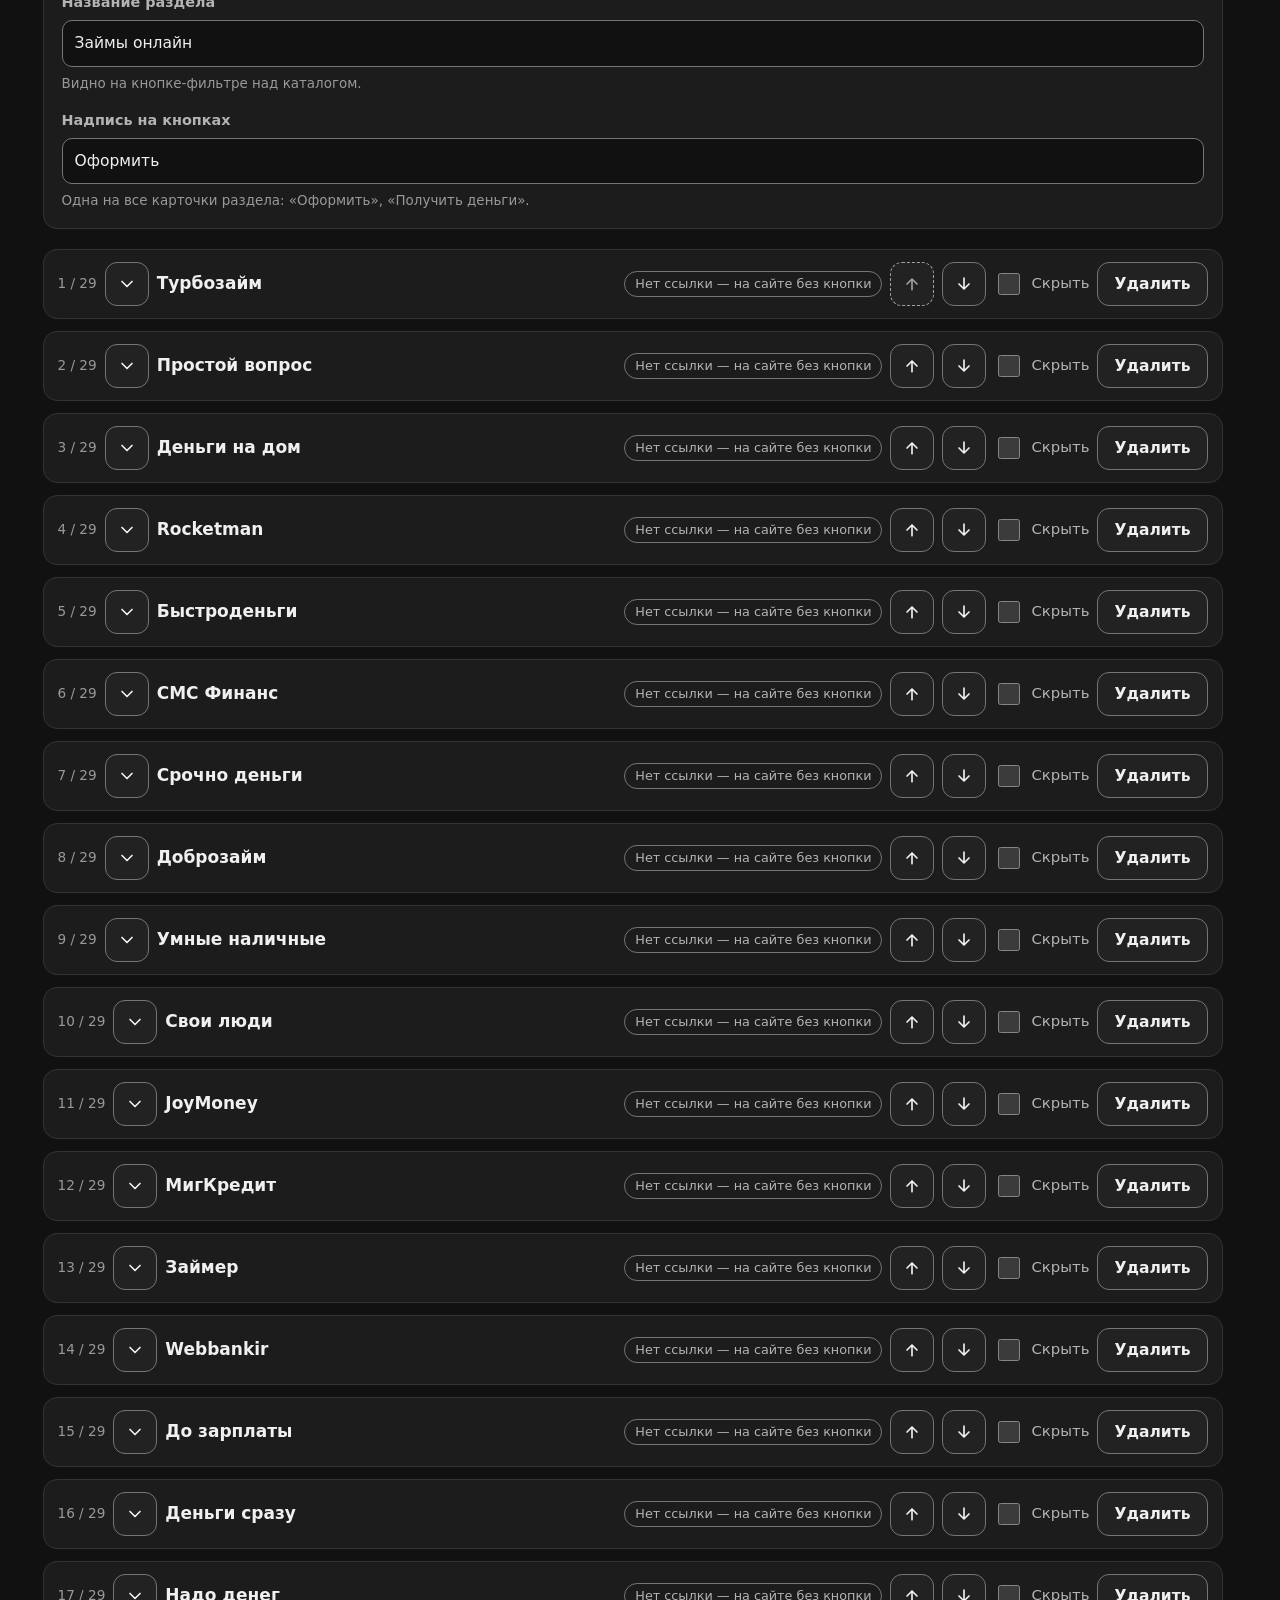
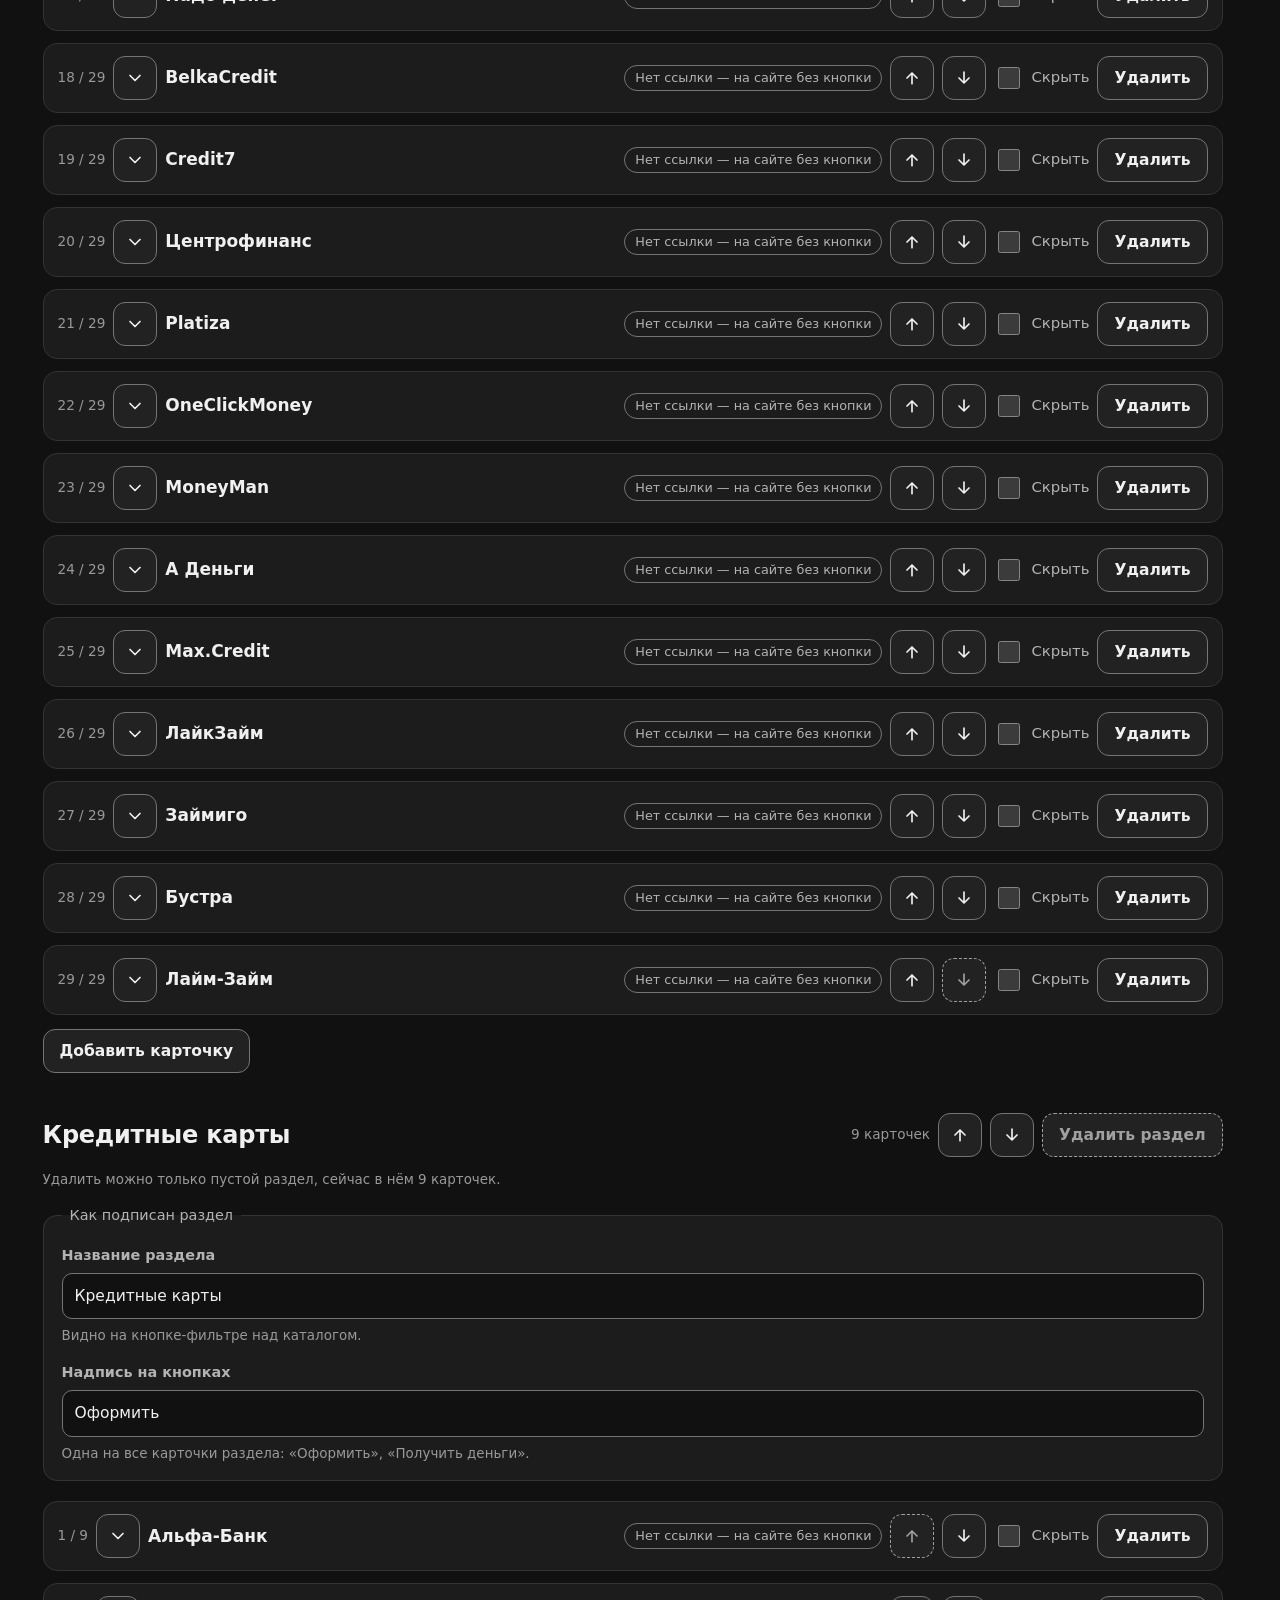
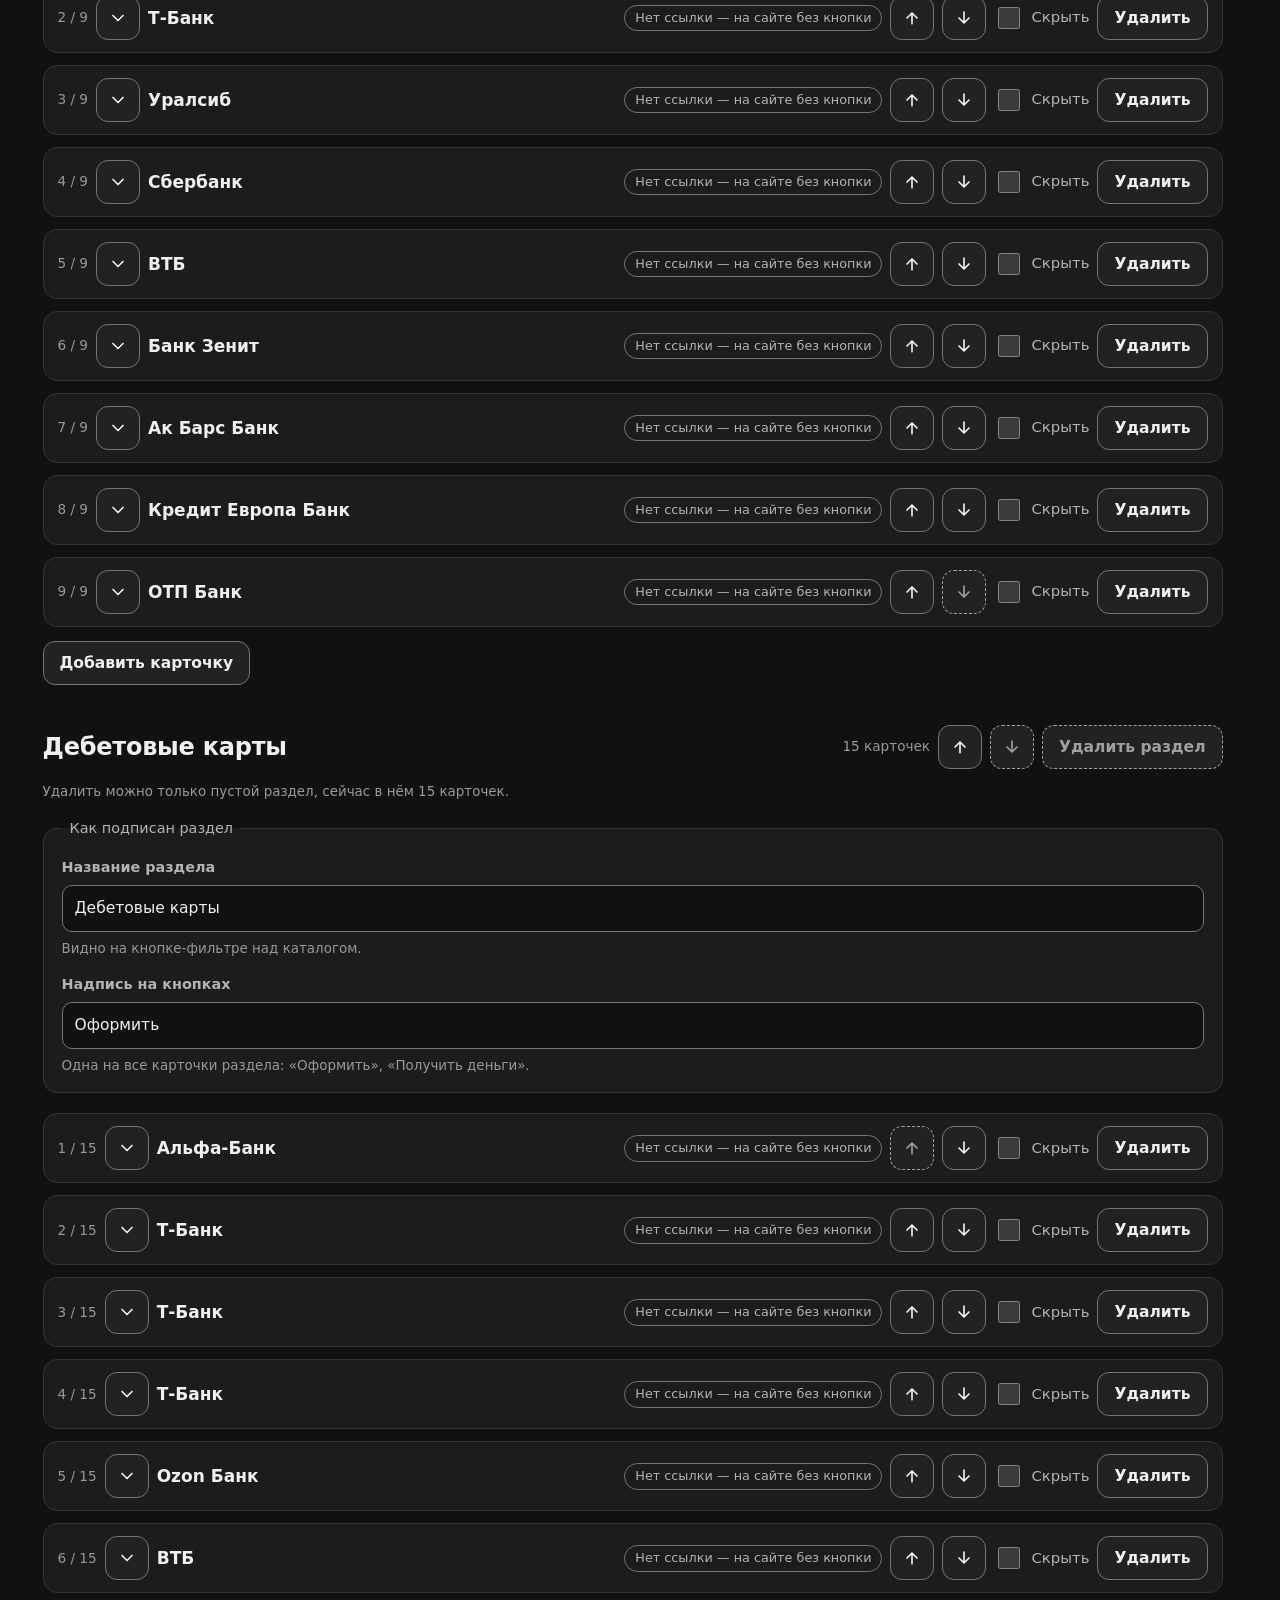
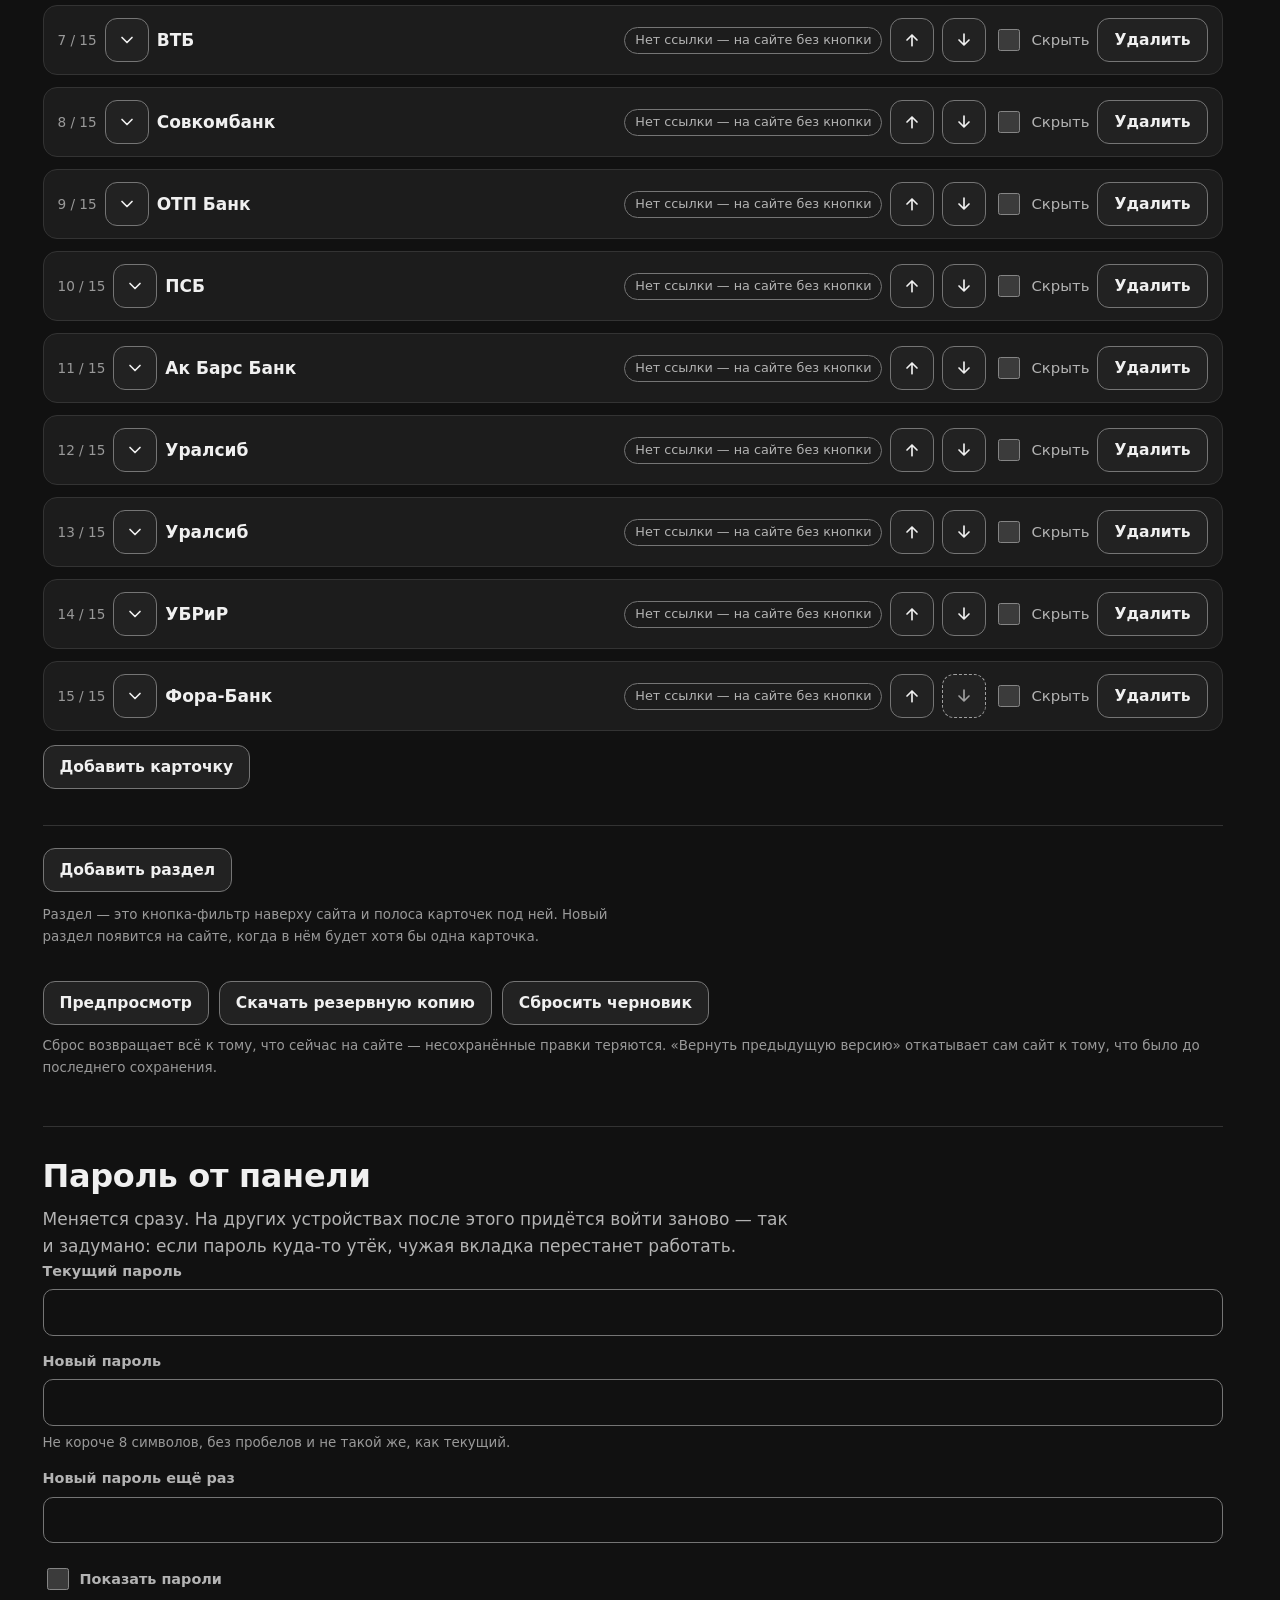
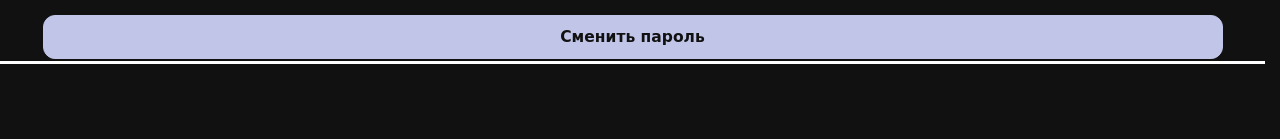
==== commit d553c3c5: "preview 2026-11-17" ====
--- a/panel.html
+++ b/panel.html
@@ -205,9 +205,9 @@
      модуль публикации (берёт из ядра готовый файл) и смена пароля. -->
 <script src="gate.js?v=20261112"></script>
 <script src="data.php"></script>
-<script>if(typeof OFFERS==="undefined"){document.write('<script src="data.js?v=20261112"><\/script>');}</script>
-<script src="panel-schema.js?v=20261112"></script>
-<script src="panel-core.js?v=20261112"></script>
+<script>if(typeof OFFERS==="undefined"){document.write('<script src="data.js?v=20261113"><\/script>');}</script>
+<script src="panel-schema.js?v=20261113"></script>
+<script src="panel-core.js?v=20261113"></script>
 <script src="publish.js?v=20261112"></script>
 <script src="panel-pass.js?v=20261112"></script>
 </body>
